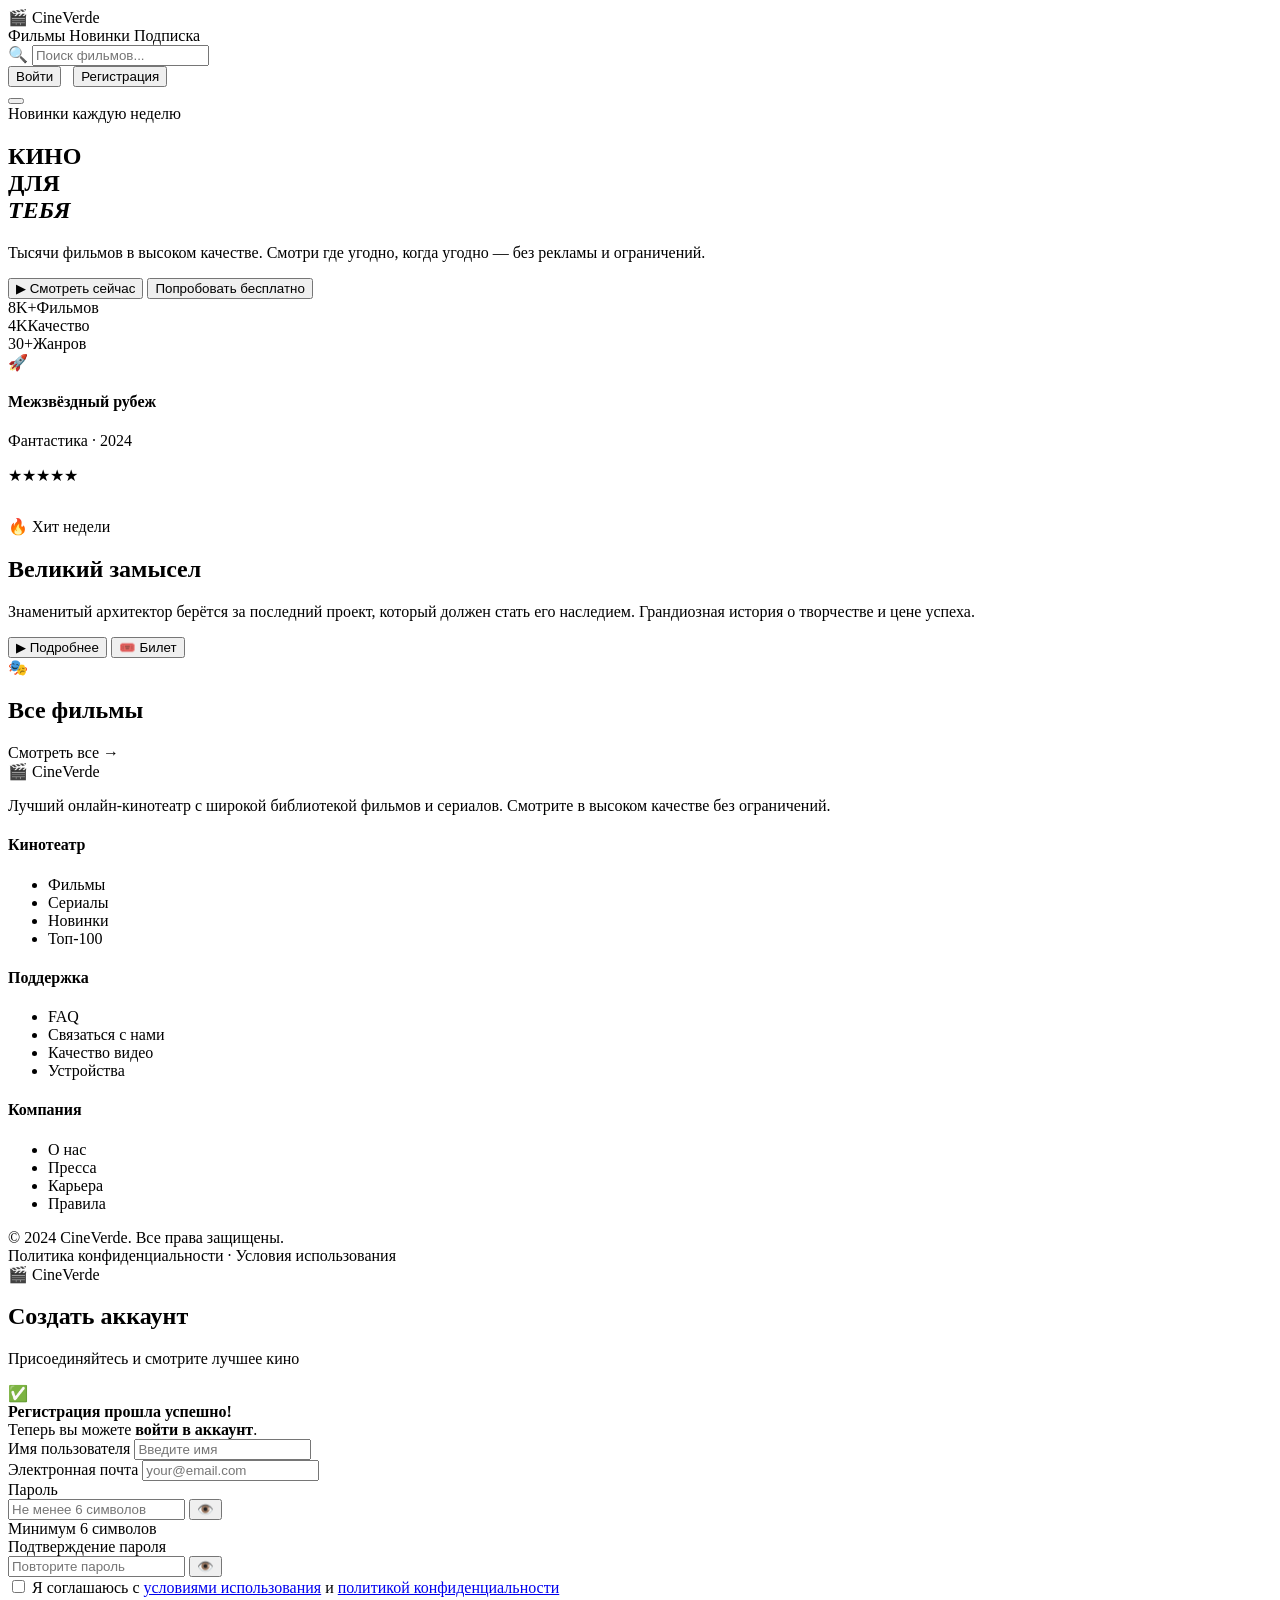
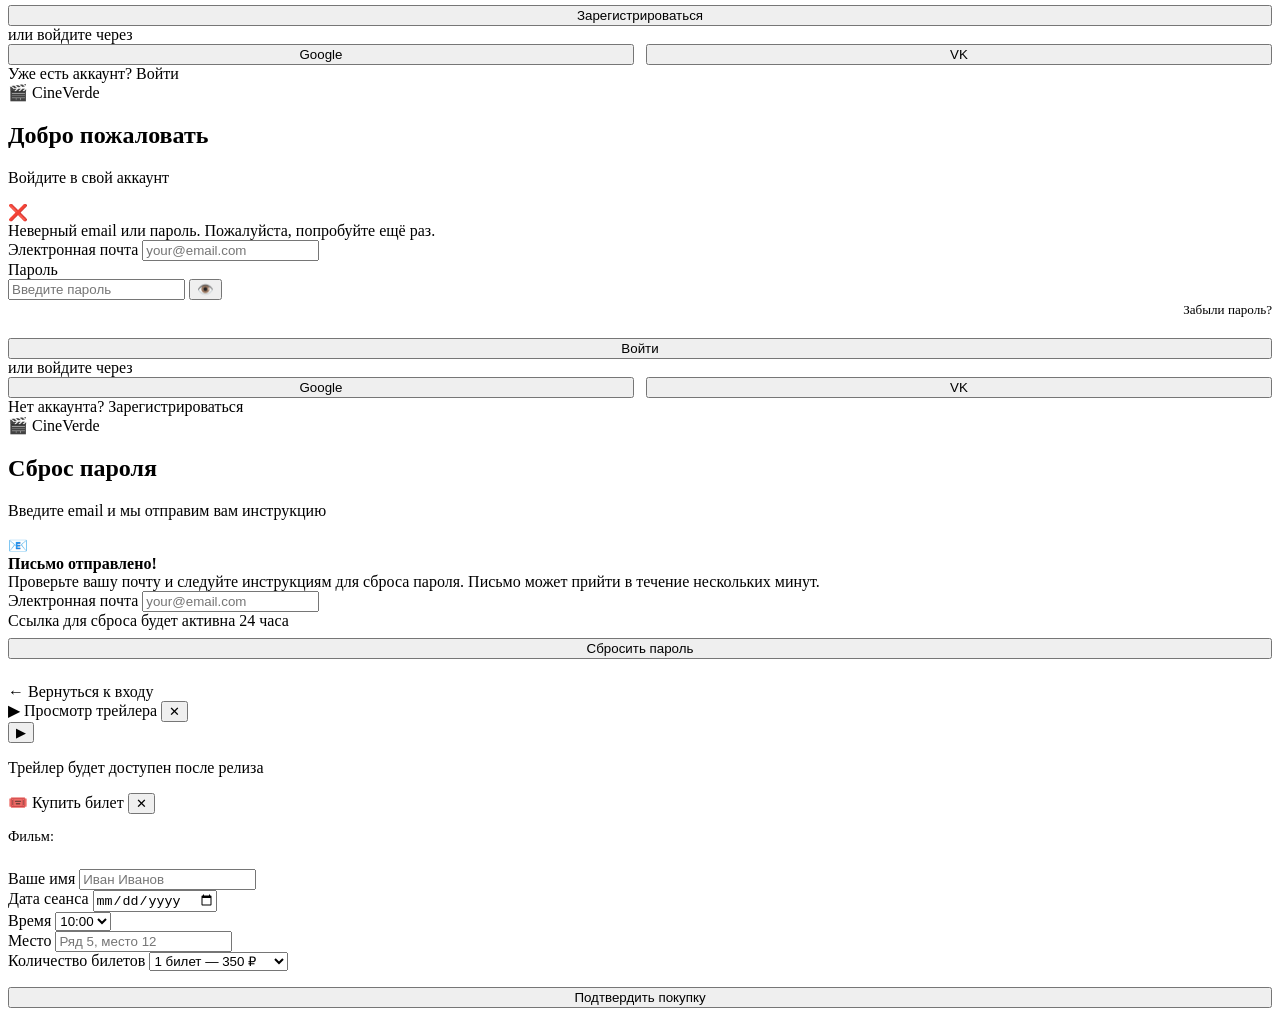
==== index.html @ e831476d "Add files via upload" ====
<!DOCTYPE html>
<html lang="ru">
<head>
  <meta charset="UTF-8" />
  <meta name="viewport" content="width=device-width, initial-scale=1.0" />
  <title>CineVerde — Онлайн-кинотеатр</title>
  <meta name="description" content="CineVerde — лучший онлайн-кинотеатр. Смотрите фильмы онлайн в высоком качестве." />
  <link rel="stylesheet" href="css/style.css" />
</head>
<body>

<!-- ═══════════════════════════════════ HEADER ═══════════════════════════════ -->
<header class="header">
  <div class="logo" onclick="showPage('home')">
    <span class="logo-icon">🎬</span>
    Cine<span>Verde</span>
  </div>

  <nav class="nav" id="mobile-nav">
    <a class="nav-link active" data-page="home">Фильмы</a>
    <a class="nav-link" data-page="home">Новинки</a>
    <a class="nav-link" data-page="home">Подписка</a>
  </nav>

  <div class="nav-actions">
    <div class="search-bar">
      <span class="search-icon">🔍</span>
      <input type="text" id="search-input" placeholder="Поиск фильмов..." />
    </div>
    <div id="nav-auth-area" style="display:flex;gap:0.75rem;align-items:center;">
      <button class="btn btn-outline" onclick="showPage('login')">Войти</button>
      <button class="btn btn-primary" onclick="showPage('register')">Регистрация</button>
    </div>
    <button class="hamburger" id="hamburger" aria-label="Меню">
      <span></span><span></span><span></span>
    </button>
  </div>
</header>

<!-- ═══════════════════════════════════ HOME PAGE ════════════════════════════ -->
<div id="page-home" class="page active">

  <!-- Hero -->
  <section class="hero">
    <div class="hero-bg">
      <div class="hero-grid"></div>
    </div>
    <div class="hero-content">
      <div class="hero-text">
        <div class="hero-badge">
          <div class="badge-dot"></div>
          Новинки каждую неделю
        </div>
        <h1 class="hero-title">
          КИНО<br>ДЛЯ<br><em>ТЕБЯ</em>
        </h1>
        <p class="hero-subtitle">
          Тысячи фильмов в высоком качестве. Смотри где угодно, когда угодно — без рекламы и ограничений.
        </p>
        <div class="hero-actions">
          <button class="btn btn-primary btn-large" onclick="document.getElementById('movies-section').scrollIntoView({behavior:'smooth'})">
            ▶ Смотреть сейчас
          </button>
          <button class="btn btn-outline btn-large" onclick="showPage('register')">
            Попробовать бесплатно
          </button>
        </div>
        <div class="hero-stats">
          <div class="stat"><span class="stat-num">8K+</span><span class="stat-label">Фильмов</span></div>
          <div class="stat"><span class="stat-num">4K</span><span class="stat-label">Качество</span></div>
          <div class="stat"><span class="stat-num">30+</span><span class="stat-label">Жанров</span></div>
        </div>
      </div>
      <div class="hero-visual">
        <div class="hero-cards-stack">
          <div class="hero-card-bg"></div>
          <div class="hero-card-bg"></div>
          <div class="hero-card-main">
            <div class="hero-poster-img">🚀</div>
            <div class="hero-card-info">
              <h4>Межзвёздный рубеж</h4>
              <p>Фантастика · 2024</p>
              <div class="rating-stars">★★★★★</div>
            </div>
          </div>
        </div>
      </div>
    </div>
  </section>

  <!-- Featured Banner -->
  <div class="featured-banner" id="movies-section" style="margin-top:2rem;">
    <div class="featured-info">
      <div class="featured-tag">🔥 Хит недели</div>
      <h2 class="featured-title">Великий замысел</h2>
      <p class="featured-desc">Знаменитый архитектор берётся за последний проект, который должен стать его наследием. Грандиозная история о творчестве и цене успеха.</p>
      <div class="featured-actions">
        <button class="btn btn-primary btn-large" onclick="openMovie(6)">▶ Подробнее</button>
        <button class="btn btn-ghost btn-large" onclick="openTicketModal(6)">🎟️ Билет</button>
      </div>
    </div>
    <div class="featured-visual">🎭</div>
  </div>

  <!-- Movies Section -->
  <section class="section">
    <div class="section-header">
      <h2 class="section-title">Все <span>фильмы</span></h2>
      <a class="section-link">Смотреть все →</a>
    </div>
    <div class="genre-filters" id="genre-filters"></div>
    <div class="movies-grid" id="movies-grid"></div>
  </section>

  <!-- Footer -->
  <footer class="footer">
    <div class="footer-inner">
      <div class="footer-brand">
        <div class="logo">🎬 Cine<span>Verde</span></div>
        <p>Лучший онлайн-кинотеатр с широкой библиотекой фильмов и сериалов. Смотрите в высоком качестве без ограничений.</p>
      </div>
      <div class="footer-col">
        <h4>Кинотеатр</h4>
        <ul>
          <li>Фильмы</li>
          <li>Сериалы</li>
          <li>Новинки</li>
          <li>Топ-100</li>
        </ul>
      </div>
      <div class="footer-col">
        <h4>Поддержка</h4>
        <ul>
          <li>FAQ</li>
          <li>Связаться с нами</li>
          <li>Качество видео</li>
          <li>Устройства</li>
        </ul>
      </div>
      <div class="footer-col">
        <h4>Компания</h4>
        <ul>
          <li>О нас</li>
          <li>Пресса</li>
          <li>Карьера</li>
          <li>Правила</li>
        </ul>
      </div>
    </div>
    <div class="footer-bottom">
      <div>© 2024 <span>CineVerde</span>. Все права защищены.</div>
      <div>Политика конфиденциальности · Условия использования</div>
    </div>
  </footer>
</div>

<!-- ═══════════════════════════════════ MOVIE DETAIL ═════════════════════════ -->
<div id="page-movie-detail" class="page">
  <div id="movie-detail-content"></div>
</div>

<!-- ═══════════════════════════════════ REGISTER PAGE ═══════════════════════ -->
<div id="page-register" class="page">
  <div class="auth-page">
    <div class="auth-card">
      <div class="auth-logo">
        <div class="logo-text">🎬 CineVerde</div>
      </div>
      <h2 class="auth-title">Создать аккаунт</h2>
      <p class="auth-subtitle">Присоединяйтесь и смотрите лучшее кино</p>

      <div class="alert alert-success" id="reg-success-alert">
        <span class="alert-icon">✅</span>
        <div>
          <strong>Регистрация прошла успешно!</strong><br>
          Теперь вы можете <a onclick="showPage('login')" style="cursor:pointer;color:var(--green-bright);font-weight:600;">войти в аккаунт</a>.
        </div>
      </div>

      <form id="form-register" novalidate>
        <div class="form-group">
          <label class="form-label" for="reg-username">Имя пользователя</label>
          <input class="form-input" type="text" id="reg-username" placeholder="Введите имя" autocomplete="username" />
          <div class="form-error" id="reg-username-error"></div>
        </div>
        <div class="form-group">
          <label class="form-label" for="reg-email">Электронная почта</label>
          <input class="form-input" type="email" id="reg-email" placeholder="your@email.com" autocomplete="email" />
          <div class="form-error" id="reg-email-error"></div>
        </div>
        <div class="form-group">
          <label class="form-label" for="reg-password">Пароль</label>
          <div class="password-wrap">
            <input class="form-input" type="password" id="reg-password" placeholder="Не менее 6 символов" autocomplete="new-password" />
            <button type="button" class="password-toggle">👁️</button>
          </div>
          <div class="form-error" id="reg-password-error"></div>
          <div class="form-hint">Минимум 6 символов</div>
        </div>
        <div class="form-group">
          <label class="form-label" for="reg-confirm">Подтверждение пароля</label>
          <div class="password-wrap">
            <input class="form-input" type="password" id="reg-confirm" placeholder="Повторите пароль" autocomplete="new-password" />
            <button type="button" class="password-toggle">👁️</button>
          </div>
          <div class="form-error" id="reg-confirm-error"></div>
        </div>
        <div class="form-group">
          <div class="form-checkbox">
            <input type="checkbox" id="reg-agree" />
            <label for="reg-agree">
              Я соглашаюсь с <a href="#" onclick="return false;">условиями использования</a> и <a href="#" onclick="return false;">политикой конфиденциальности</a>
            </label>
          </div>
        </div>
        <button type="submit" class="btn btn-primary btn-large" style="width:100%;margin-top:0.5rem;">
          Зарегистрироваться
        </button>
      </form>

      <div class="auth-divider"><span>или войдите через</span></div>
      <div style="display:flex;gap:0.75rem;">
        <button class="btn btn-ghost" style="flex:1;" onclick="showToast('Социальные сети пока недоступны','info')">Google</button>
        <button class="btn btn-ghost" style="flex:1;" onclick="showToast('Социальные сети пока недоступны','info')">VK</button>
      </div>
      <div class="auth-footer">
        Уже есть аккаунт? <a onclick="showPage('login')">Войти</a>
      </div>
    </div>
  </div>
</div>

<!-- ═══════════════════════════════════ LOGIN PAGE ══════════════════════════ -->
<div id="page-login" class="page">
  <div class="auth-page">
    <div class="auth-card">
      <div class="auth-logo">
        <div class="logo-text">🎬 CineVerde</div>
      </div>
      <h2 class="auth-title">Добро пожаловать</h2>
      <p class="auth-subtitle">Войдите в свой аккаунт</p>

      <div class="alert alert-error" id="login-error-alert">
        <span class="alert-icon">❌</span>
        <div>Неверный email или пароль. Пожалуйста, попробуйте ещё раз.</div>
      </div>

      <form id="form-login" novalidate>
        <div class="form-group">
          <label class="form-label" for="login-email">Электронная почта</label>
          <input class="form-input" type="email" id="login-email" placeholder="your@email.com" autocomplete="email" />
          <div class="form-error" id="login-email-error"></div>
        </div>
        <div class="form-group">
          <label class="form-label" for="login-password">Пароль</label>
          <div class="password-wrap">
            <input class="form-input" type="password" id="login-password" placeholder="Введите пароль" autocomplete="current-password" />
            <button type="button" class="password-toggle">👁️</button>
          </div>
          <div class="form-error" id="login-password-error"></div>
        </div>
        <div style="text-align:right;margin-bottom:1.25rem;">
          <a onclick="showPage('reset')" style="font-size:0.82rem;color:var(--green-bright);cursor:pointer;">Забыли пароль?</a>
        </div>
        <button type="submit" class="btn btn-primary btn-large" style="width:100%;">
          Войти
        </button>
      </form>

      <div class="auth-divider"><span>или войдите через</span></div>
      <div style="display:flex;gap:0.75rem;">
        <button class="btn btn-ghost" style="flex:1;" onclick="showToast('Социальные сети пока недоступны','info')">Google</button>
        <button class="btn btn-ghost" style="flex:1;" onclick="showToast('Социальные сети пока недоступны','info')">VK</button>
      </div>
      <div class="auth-footer">
        Нет аккаунта? <a onclick="showPage('register')">Зарегистрироваться</a>
      </div>
    </div>
  </div>
</div>

<!-- ═══════════════════════════════════ RESET PAGE ══════════════════════════ -->
<div id="page-reset" class="page">
  <div class="auth-page">
    <div class="auth-card">
      <div class="auth-logo">
        <div class="logo-text">🎬 CineVerde</div>
      </div>
      <h2 class="auth-title">Сброс пароля</h2>
      <p class="auth-subtitle">Введите email и мы отправим вам инструкцию</p>

      <div class="alert alert-info" id="reset-success-alert">
        <span class="alert-icon">📧</span>
        <div>
          <strong>Письмо отправлено!</strong><br>
          Проверьте вашу почту и следуйте инструкциям для сброса пароля. Письмо может прийти в течение нескольких минут.
        </div>
      </div>

      <form id="form-reset" novalidate>
        <div class="form-group">
          <label class="form-label" for="reset-email">Электронная почта</label>
          <input class="form-input" type="email" id="reset-email" placeholder="your@email.com" autocomplete="email" />
          <div class="form-error" id="reset-email-error"></div>
          <div class="form-hint">Ссылка для сброса будет активна 24 часа</div>
        </div>
        <button type="submit" class="btn btn-primary btn-large" style="width:100%;margin-top:0.5rem;">
          Сбросить пароль
        </button>
      </form>

      <div class="auth-footer" style="margin-top:1.5rem;">
        <a onclick="showPage('login')">← Вернуться к входу</a>
      </div>
    </div>
  </div>
</div>

<!-- ═══════════════════════════════════ MODALS ══════════════════════════════ -->

<!-- Trailer Modal -->
<div class="modal-overlay" id="trailer-modal">
  <div class="modal-content">
    <div class="modal-header">
      <span class="modal-title">▶ Просмотр трейлера</span>
      <button class="modal-close" onclick="closeTrailerModal()">✕</button>
    </div>
    <div class="modal-body">
      <div class="trailer-placeholder">
        <button class="play-icon">▶</button>
        <p>Трейлер будет доступен после релиза</p>
      </div>
    </div>
  </div>
</div>

<!-- Ticket Modal -->
<div class="modal-overlay" id="ticket-modal">
  <div class="modal-content ticket-modal">
    <div class="modal-header">
      <span class="modal-title">🎟️ Купить билет</span>
      <button class="modal-close" onclick="closeTicketModal()">✕</button>
    </div>
    <div class="modal-body">
      <p style="font-size:0.9rem;color:var(--gray-light);margin-bottom:1.5rem;">
        Фильм: <strong id="ticket-movie-title" style="color:var(--white)"></strong>
      </p>
      <form id="form-ticket" novalidate>
        <div class="ticket-form">
          <div class="form-row">
            <div class="form-group">
              <label class="form-label" for="ticket-name">Ваше имя</label>
              <input class="form-input" type="text" id="ticket-name" placeholder="Иван Иванов" required />
            </div>
            <div class="form-group">
              <label class="form-label" for="ticket-date">Дата сеанса</label>
              <input class="form-input" type="date" id="ticket-date" required />
            </div>
          </div>
          <div class="form-row">
            <div class="form-group">
              <label class="form-label" for="ticket-time">Время</label>
              <select class="form-input" id="ticket-time">
                <option>10:00</option><option>13:30</option><option>16:00</option>
                <option>19:30</option><option>22:00</option>
              </select>
            </div>
            <div class="form-group">
              <label class="form-label" for="ticket-seats">Место</label>
              <input class="form-input" type="text" id="ticket-seats" placeholder="Ряд 5, место 12" />
            </div>
          </div>
          <div class="form-group">
            <label class="form-label" for="ticket-count">Количество билетов</label>
            <select class="form-input" id="ticket-count">
              <option>1 билет — 350 ₽</option>
              <option>2 билета — 680 ₽</option>
              <option>3 билета — 990 ₽</option>
              <option>4 билета — 1280 ₽</option>
            </select>
          </div>
        </div>
        <button type="submit" class="btn btn-primary btn-large" style="width:100%;margin-top:1rem;">
          Подтвердить покупку
        </button>
      </form>
    </div>
  </div>
</div>

<!-- Toast Container -->
<div id="toast-container" class="toast-container"></div>

<script src="js/app.js"></script>
</body>
</html>
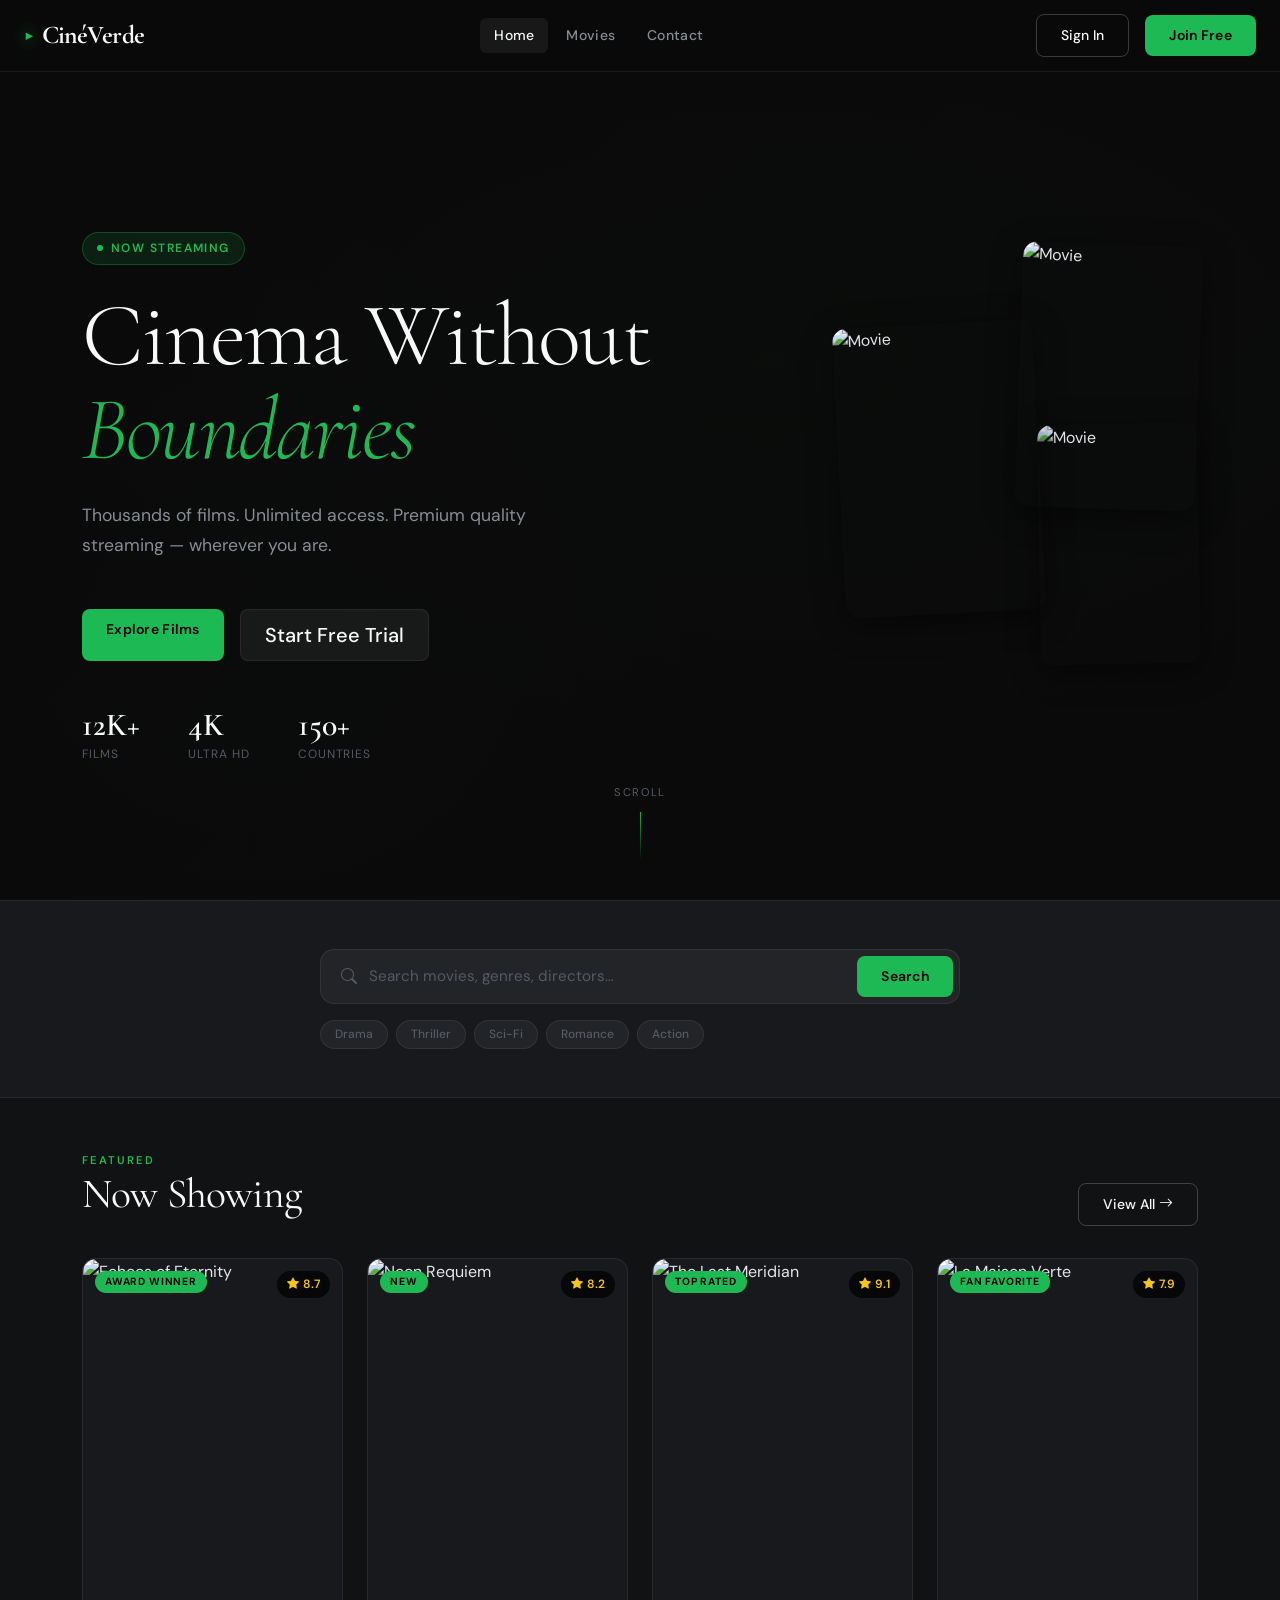
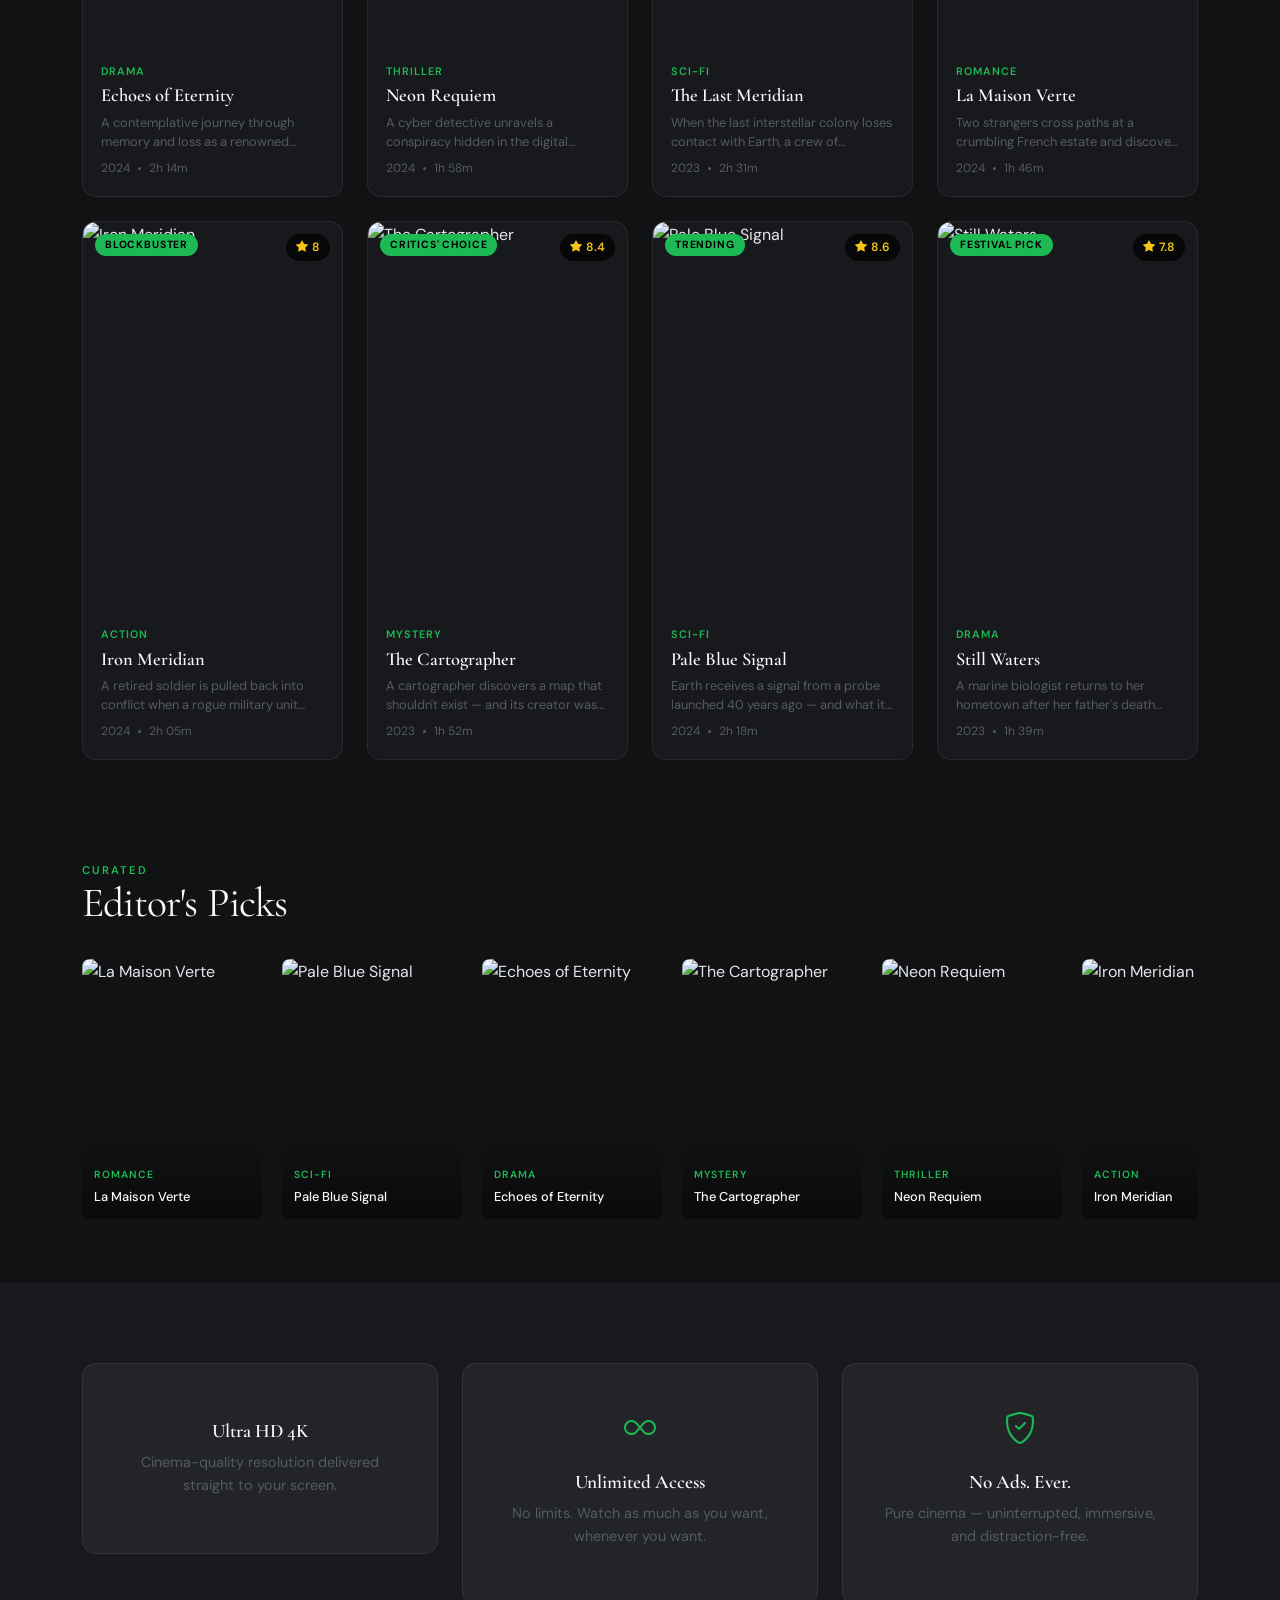
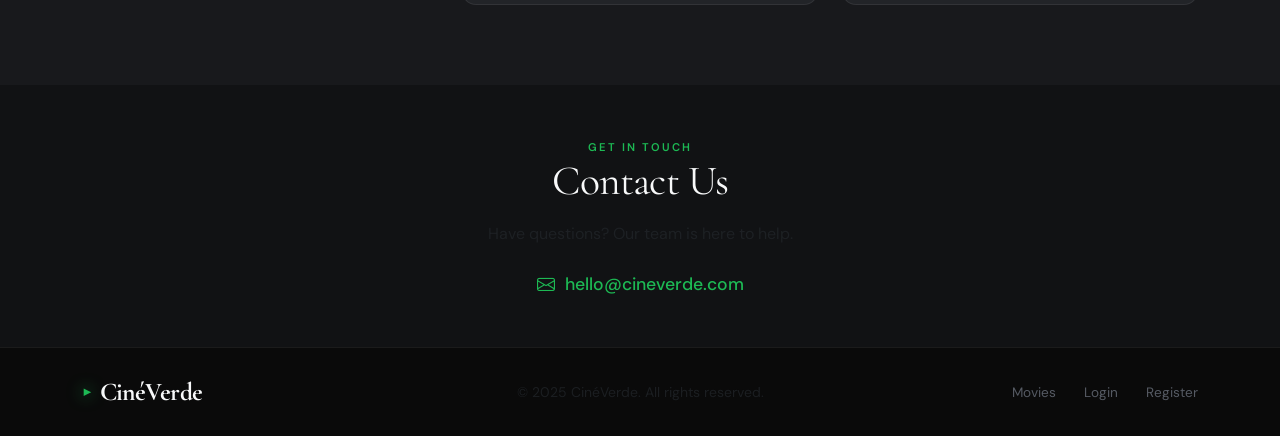
==== commit 7331171c: "Add files via upload" ====
--- a/index.html
+++ b/index.html
@@ -1,396 +1,211 @@
 <!DOCTYPE html>
-<html lang="ru">
+<html lang="en">
 <head>
   <meta charset="UTF-8" />
   <meta name="viewport" content="width=device-width, initial-scale=1.0" />
-  <title>CineVerde — Онлайн-кинотеатр</title>
-  <meta name="description" content="CineVerde — лучший онлайн-кинотеатр. Смотрите фильмы онлайн в высоком качестве." />
-  <link rel="stylesheet" href="css/style.css" />
+  <title>CinéVerde — Premium Online Cinema</title>
+  <link rel="icon" href="data:image/svg+xml,<svg xmlns='http://www.w3.org/2000/svg' viewBox='0 0 100 100'><text y='.9em' font-size='90'>🎬</text></svg>" />
+  <link href="https://cdn.jsdelivr.net/npm/bootstrap@5.3.2/dist/css/bootstrap.min.css" rel="stylesheet" />
+  <link href="https://fonts.googleapis.com/css2?family=Cormorant+Garamond:wght@300;400;600;700&family=DM+Sans:wght@300;400;500;600&display=swap" rel="stylesheet" />
+  <link href="https://cdn.jsdelivr.net/npm/bootstrap-icons@1.11.3/font/bootstrap-icons.min.css" rel="stylesheet" />
+  <link rel="stylesheet" href="style.css" />
 </head>
 <body>
 
-<!-- ═══════════════════════════════════ HEADER ═══════════════════════════════ -->
-<header class="header">
-  <div class="logo" onclick="showPage('home')">
-    <span class="logo-icon">🎬</span>
-    Cine<span>Verde</span>
+  <!-- NAVBAR -->
+  <nav class="navbar navbar-expand-lg fixed-top cv-navbar">
+    <div class="container-fluid px-4">
+      <a class="navbar-brand cv-logo" href="index.html">
+        <span class="logo-icon">▶</span>CinéVerde
+      </a>
+      <button class="navbar-toggler" type="button" data-bs-toggle="collapse" data-bs-target="#navMenu">
+        <span class="navbar-toggler-icon"></span>
+      </button>
+      <div class="collapse navbar-collapse" id="navMenu">
+        <ul class="navbar-nav mx-auto gap-1">
+          <li class="nav-item"><a class="nav-link active" href="index.html">Home</a></li>
+          <li class="nav-item"><a class="nav-link" href="movies.html">Movies</a></li>
+          <li class="nav-item"><a class="nav-link" href="#contact">Contact</a></li>
+        </ul>
+        <div class="d-flex align-items-center gap-3">
+          <a href="login.html" class="btn btn-outline-cv">Sign In</a>
+          <a href="register.html" class="btn btn-cv">Join Free</a>
+        </div>
+      </div>
+    </div>
+  </nav>
+
+  <!-- HERO -->
+  <section class="cv-hero">
+    <div class="hero-bg"></div>
+    <div class="hero-overlay"></div>
+    <div class="container position-relative z-2">
+      <div class="row align-items-center min-vh-100 pt-5">
+        <div class="col-lg-7 pt-5">
+          <span class="hero-badge">Now Streaming</span>
+          <h1 class="hero-title">Cinema Without<br /><em>Boundaries</em></h1>
+          <p class="hero-sub">Thousands of films. Unlimited access. Premium quality streaming — wherever you are.</p>
+          <div class="d-flex gap-3 flex-wrap mt-5">
+            <a href="movies.html" class="btn btn-cv btn-lg">Explore Films</a>
+            <a href="register.html" class="btn btn-ghost btn-lg">Start Free Trial</a>
+          </div>
+          <div class="hero-stats mt-5 d-flex gap-5">
+            <div><span class="stat-num">12K+</span><span class="stat-label">Films</span></div>
+            <div><span class="stat-num">4K</span><span class="stat-label">Ultra HD</span></div>
+            <div><span class="stat-num">150+</span><span class="stat-label">Countries</span></div>
+          </div>
+        </div>
+        <div class="col-lg-5 d-none d-lg-block">
+          <div class="hero-card-stack">
+            <div class="hero-card hc-1">
+              <img src="https://images.unsplash.com/photo-1536440136628-849c177e76a1?w=300&h=420&fit=crop" alt="Movie" />
+            </div>
+            <div class="hero-card hc-2">
+              <img src="https://images.unsplash.com/photo-1489599849927-2ee91cede3ba?w=300&h=420&fit=crop" alt="Movie" />
+            </div>
+            <div class="hero-card hc-3">
+              <img src="https://images.unsplash.com/photo-1542204165-65bf26472b9b?w=300&h=420&fit=crop" alt="Movie" />
+            </div>
+          </div>
+        </div>
+      </div>
+    </div>
+    <div class="hero-scroll-hint">
+      <span>Scroll</span>
+      <div class="scroll-line"></div>
+    </div>
+  </section>
+
+  <!-- SEARCH SECTION -->
+  <section class="cv-search-section py-5">
+    <div class="container">
+      <div class="search-wrapper">
+        <div class="search-inner">
+          <i class="bi bi-search search-icon"></i>
+          <input type="text" id="searchInput" class="cv-search-input" placeholder="Search movies, genres, directors…" />
+          <button class="btn btn-cv px-4" onclick="performSearch()">Search</button>
+        </div>
+        <div class="search-tags mt-3">
+          <span class="search-tag" onclick="filterByTag('Drama')">Drama</span>
+          <span class="search-tag" onclick="filterByTag('Thriller')">Thriller</span>
+          <span class="search-tag" onclick="filterByTag('Sci-Fi')">Sci-Fi</span>
+          <span class="search-tag" onclick="filterByTag('Romance')">Romance</span>
+          <span class="search-tag" onclick="filterByTag('Action')">Action</span>
+        </div>
+      </div>
+    </div>
+  </section>
+
+  <!-- FEATURED MOVIES -->
+  <section class="cv-section py-5" id="movies">
+    <div class="container">
+      <div class="section-header">
+        <div>
+          <span class="section-label">Featured</span>
+          <h2 class="section-title">Now Showing</h2>
+        </div>
+        <a href="movies.html" class="btn btn-outline-cv">View All <i class="bi bi-arrow-right"></i></a>
+      </div>
+      <div class="row g-4 mt-2" id="moviesGrid">
+        <!-- Dynamically generated by JS -->
+      </div>
+    </div>
+  </section>
+
+  <!-- RECOMMENDED -->
+  <section class="cv-recommended py-5">
+    <div class="container">
+      <div class="section-header">
+        <div>
+          <span class="section-label">Curated</span>
+          <h2 class="section-title">Editor's Picks</h2>
+        </div>
+      </div>
+      <div class="recommended-scroll mt-4" id="recommendedRow">
+        <!-- Dynamically generated by JS -->
+      </div>
+    </div>
+  </section>
+
+  <!-- WHY US -->
+  <section class="cv-features py-6">
+    <div class="container">
+      <div class="row g-4 text-center">
+        <div class="col-md-4">
+          <div class="feature-card">
+            <div class="feature-icon"><i class="bi bi-4k"></i></div>
+            <h5>Ultra HD 4K</h5>
+            <p>Cinema-quality resolution delivered straight to your screen.</p>
+          </div>
+        </div>
+        <div class="col-md-4">
+          <div class="feature-card">
+            <div class="feature-icon"><i class="bi bi-infinity"></i></div>
+            <h5>Unlimited Access</h5>
+            <p>No limits. Watch as much as you want, whenever you want.</p>
+          </div>
+        </div>
+        <div class="col-md-4">
+          <div class="feature-card">
+            <div class="feature-icon"><i class="bi bi-shield-check"></i></div>
+            <h5>No Ads. Ever.</h5>
+            <p>Pure cinema — uninterrupted, immersive, and distraction-free.</p>
+          </div>
+        </div>
+      </div>
+    </div>
+  </section>
+
+  <!-- CONTACT -->
+  <section class="cv-contact py-5" id="contact">
+    <div class="container">
+      <div class="row justify-content-center">
+        <div class="col-lg-6 text-center">
+          <span class="section-label">Get in Touch</span>
+          <h2 class="section-title">Contact Us</h2>
+          <p class="mt-3 text-muted">Have questions? Our team is here to help.</p>
+          <div class="mt-4">
+            <a href="mailto:hello@cineverde.com" class="contact-link"><i class="bi bi-envelope"></i> hello@cineverde.com</a>
+          </div>
+        </div>
+      </div>
+    </div>
+  </section>
+
+  <!-- FOOTER -->
+  <footer class="cv-footer">
+    <div class="container">
+      <div class="row align-items-center py-4">
+        <div class="col-md-4">
+          <a class="cv-logo" href="index.html"><span class="logo-icon">▶</span>CinéVerde</a>
+        </div>
+        <div class="col-md-4 text-center">
+          <span class="text-muted small">© 2025 CinéVerde. All rights reserved.</span>
+        </div>
+        <div class="col-md-4 text-end">
+          <a href="movies.html" class="footer-link">Movies</a>
+          <a href="login.html" class="footer-link">Login</a>
+          <a href="register.html" class="footer-link">Register</a>
+        </div>
+      </div>
+    </div>
+  </footer>
+
+  <!-- NOTIFICATION MODAL -->
+  <div class="modal fade" id="notifyModal" tabindex="-1">
+    <div class="modal-dialog modal-dialog-centered">
+      <div class="modal-content cv-modal">
+        <div class="modal-body text-center p-5">
+          <div id="modalIcon" class="modal-big-icon mb-3"></div>
+          <h5 id="modalTitle" class="modal-title-text"></h5>
+          <p id="modalMessage" class="text-muted mt-2"></p>
+          <button type="button" class="btn btn-cv mt-3 px-5" data-bs-dismiss="modal">OK</button>
+        </div>
+      </div>
+    </div>
   </div>
 
-  <nav class="nav" id="mobile-nav">
-    <a class="nav-link active" data-page="home">Фильмы</a>
-    <a class="nav-link" data-page="home">Новинки</a>
-    <a class="nav-link" data-page="home">Подписка</a>
-  </nav>
-
-  <div class="nav-actions">
-    <div class="search-bar">
-      <span class="search-icon">🔍</span>
-      <input type="text" id="search-input" placeholder="Поиск фильмов..." />
-    </div>
-    <div id="nav-auth-area" style="display:flex;gap:0.75rem;align-items:center;">
-      <button class="btn btn-outline" onclick="showPage('login')">Войти</button>
-      <button class="btn btn-primary" onclick="showPage('register')">Регистрация</button>
-    </div>
-    <button class="hamburger" id="hamburger" aria-label="Меню">
-      <span></span><span></span><span></span>
-    </button>
-  </div>
-</header>
-
-<!-- ═══════════════════════════════════ HOME PAGE ════════════════════════════ -->
-<div id="page-home" class="page active">
-
-  <!-- Hero -->
-  <section class="hero">
-    <div class="hero-bg">
-      <div class="hero-grid"></div>
-    </div>
-    <div class="hero-content">
-      <div class="hero-text">
-        <div class="hero-badge">
-          <div class="badge-dot"></div>
-          Новинки каждую неделю
-        </div>
-        <h1 class="hero-title">
-          КИНО<br>ДЛЯ<br><em>ТЕБЯ</em>
-        </h1>
-        <p class="hero-subtitle">
-          Тысячи фильмов в высоком качестве. Смотри где угодно, когда угодно — без рекламы и ограничений.
-        </p>
-        <div class="hero-actions">
-          <button class="btn btn-primary btn-large" onclick="document.getElementById('movies-section').scrollIntoView({behavior:'smooth'})">
-            ▶ Смотреть сейчас
-          </button>
-          <button class="btn btn-outline btn-large" onclick="showPage('register')">
-            Попробовать бесплатно
-          </button>
-        </div>
-        <div class="hero-stats">
-          <div class="stat"><span class="stat-num">8K+</span><span class="stat-label">Фильмов</span></div>
-          <div class="stat"><span class="stat-num">4K</span><span class="stat-label">Качество</span></div>
-          <div class="stat"><span class="stat-num">30+</span><span class="stat-label">Жанров</span></div>
-        </div>
-      </div>
-      <div class="hero-visual">
-        <div class="hero-cards-stack">
-          <div class="hero-card-bg"></div>
-          <div class="hero-card-bg"></div>
-          <div class="hero-card-main">
-            <div class="hero-poster-img">🚀</div>
-            <div class="hero-card-info">
-              <h4>Межзвёздный рубеж</h4>
-              <p>Фантастика · 2024</p>
-              <div class="rating-stars">★★★★★</div>
-            </div>
-          </div>
-        </div>
-      </div>
-    </div>
-  </section>
-
-  <!-- Featured Banner -->
-  <div class="featured-banner" id="movies-section" style="margin-top:2rem;">
-    <div class="featured-info">
-      <div class="featured-tag">🔥 Хит недели</div>
-      <h2 class="featured-title">Великий замысел</h2>
-      <p class="featured-desc">Знаменитый архитектор берётся за последний проект, который должен стать его наследием. Грандиозная история о творчестве и цене успеха.</p>
-      <div class="featured-actions">
-        <button class="btn btn-primary btn-large" onclick="openMovie(6)">▶ Подробнее</button>
-        <button class="btn btn-ghost btn-large" onclick="openTicketModal(6)">🎟️ Билет</button>
-      </div>
-    </div>
-    <div class="featured-visual">🎭</div>
-  </div>
-
-  <!-- Movies Section -->
-  <section class="section">
-    <div class="section-header">
-      <h2 class="section-title">Все <span>фильмы</span></h2>
-      <a class="section-link">Смотреть все →</a>
-    </div>
-    <div class="genre-filters" id="genre-filters"></div>
-    <div class="movies-grid" id="movies-grid"></div>
-  </section>
-
-  <!-- Footer -->
-  <footer class="footer">
-    <div class="footer-inner">
-      <div class="footer-brand">
-        <div class="logo">🎬 Cine<span>Verde</span></div>
-        <p>Лучший онлайн-кинотеатр с широкой библиотекой фильмов и сериалов. Смотрите в высоком качестве без ограничений.</p>
-      </div>
-      <div class="footer-col">
-        <h4>Кинотеатр</h4>
-        <ul>
-          <li>Фильмы</li>
-          <li>Сериалы</li>
-          <li>Новинки</li>
-          <li>Топ-100</li>
-        </ul>
-      </div>
-      <div class="footer-col">
-        <h4>Поддержка</h4>
-        <ul>
-          <li>FAQ</li>
-          <li>Связаться с нами</li>
-          <li>Качество видео</li>
-          <li>Устройства</li>
-        </ul>
-      </div>
-      <div class="footer-col">
-        <h4>Компания</h4>
-        <ul>
-          <li>О нас</li>
-          <li>Пресса</li>
-          <li>Карьера</li>
-          <li>Правила</li>
-        </ul>
-      </div>
-    </div>
-    <div class="footer-bottom">
-      <div>© 2024 <span>CineVerde</span>. Все права защищены.</div>
-      <div>Политика конфиденциальности · Условия использования</div>
-    </div>
-  </footer>
-</div>
-
-<!-- ═══════════════════════════════════ MOVIE DETAIL ═════════════════════════ -->
-<div id="page-movie-detail" class="page">
-  <div id="movie-detail-content"></div>
-</div>
-
-<!-- ═══════════════════════════════════ REGISTER PAGE ═══════════════════════ -->
-<div id="page-register" class="page">
-  <div class="auth-page">
-    <div class="auth-card">
-      <div class="auth-logo">
-        <div class="logo-text">🎬 CineVerde</div>
-      </div>
-      <h2 class="auth-title">Создать аккаунт</h2>
-      <p class="auth-subtitle">Присоединяйтесь и смотрите лучшее кино</p>
-
-      <div class="alert alert-success" id="reg-success-alert">
-        <span class="alert-icon">✅</span>
-        <div>
-          <strong>Регистрация прошла успешно!</strong><br>
-          Теперь вы можете <a onclick="showPage('login')" style="cursor:pointer;color:var(--green-bright);font-weight:600;">войти в аккаунт</a>.
-        </div>
-      </div>
-
-      <form id="form-register" novalidate>
-        <div class="form-group">
-          <label class="form-label" for="reg-username">Имя пользователя</label>
-          <input class="form-input" type="text" id="reg-username" placeholder="Введите имя" autocomplete="username" />
-          <div class="form-error" id="reg-username-error"></div>
-        </div>
-        <div class="form-group">
-          <label class="form-label" for="reg-email">Электронная почта</label>
-          <input class="form-input" type="email" id="reg-email" placeholder="your@email.com" autocomplete="email" />
-          <div class="form-error" id="reg-email-error"></div>
-        </div>
-        <div class="form-group">
-          <label class="form-label" for="reg-password">Пароль</label>
-          <div class="password-wrap">
-            <input class="form-input" type="password" id="reg-password" placeholder="Не менее 6 символов" autocomplete="new-password" />
-            <button type="button" class="password-toggle">👁️</button>
-          </div>
-          <div class="form-error" id="reg-password-error"></div>
-          <div class="form-hint">Минимум 6 символов</div>
-        </div>
-        <div class="form-group">
-          <label class="form-label" for="reg-confirm">Подтверждение пароля</label>
-          <div class="password-wrap">
-            <input class="form-input" type="password" id="reg-confirm" placeholder="Повторите пароль" autocomplete="new-password" />
-            <button type="button" class="password-toggle">👁️</button>
-          </div>
-          <div class="form-error" id="reg-confirm-error"></div>
-        </div>
-        <div class="form-group">
-          <div class="form-checkbox">
-            <input type="checkbox" id="reg-agree" />
-            <label for="reg-agree">
-              Я соглашаюсь с <a href="#" onclick="return false;">условиями использования</a> и <a href="#" onclick="return false;">политикой конфиденциальности</a>
-            </label>
-          </div>
-        </div>
-        <button type="submit" class="btn btn-primary btn-large" style="width:100%;margin-top:0.5rem;">
-          Зарегистрироваться
-        </button>
-      </form>
-
-      <div class="auth-divider"><span>или войдите через</span></div>
-      <div style="display:flex;gap:0.75rem;">
-        <button class="btn btn-ghost" style="flex:1;" onclick="showToast('Социальные сети пока недоступны','info')">Google</button>
-        <button class="btn btn-ghost" style="flex:1;" onclick="showToast('Социальные сети пока недоступны','info')">VK</button>
-      </div>
-      <div class="auth-footer">
-        Уже есть аккаунт? <a onclick="showPage('login')">Войти</a>
-      </div>
-    </div>
-  </div>
-</div>
-
-<!-- ═══════════════════════════════════ LOGIN PAGE ══════════════════════════ -->
-<div id="page-login" class="page">
-  <div class="auth-page">
-    <div class="auth-card">
-      <div class="auth-logo">
-        <div class="logo-text">🎬 CineVerde</div>
-      </div>
-      <h2 class="auth-title">Добро пожаловать</h2>
-      <p class="auth-subtitle">Войдите в свой аккаунт</p>
-
-      <div class="alert alert-error" id="login-error-alert">
-        <span class="alert-icon">❌</span>
-        <div>Неверный email или пароль. Пожалуйста, попробуйте ещё раз.</div>
-      </div>
-
-      <form id="form-login" novalidate>
-        <div class="form-group">
-          <label class="form-label" for="login-email">Электронная почта</label>
-          <input class="form-input" type="email" id="login-email" placeholder="your@email.com" autocomplete="email" />
-          <div class="form-error" id="login-email-error"></div>
-        </div>
-        <div class="form-group">
-          <label class="form-label" for="login-password">Пароль</label>
-          <div class="password-wrap">
-            <input class="form-input" type="password" id="login-password" placeholder="Введите пароль" autocomplete="current-password" />
-            <button type="button" class="password-toggle">👁️</button>
-          </div>
-          <div class="form-error" id="login-password-error"></div>
-        </div>
-        <div style="text-align:right;margin-bottom:1.25rem;">
-          <a onclick="showPage('reset')" style="font-size:0.82rem;color:var(--green-bright);cursor:pointer;">Забыли пароль?</a>
-        </div>
-        <button type="submit" class="btn btn-primary btn-large" style="width:100%;">
-          Войти
-        </button>
-      </form>
-
-      <div class="auth-divider"><span>или войдите через</span></div>
-      <div style="display:flex;gap:0.75rem;">
-        <button class="btn btn-ghost" style="flex:1;" onclick="showToast('Социальные сети пока недоступны','info')">Google</button>
-        <button class="btn btn-ghost" style="flex:1;" onclick="showToast('Социальные сети пока недоступны','info')">VK</button>
-      </div>
-      <div class="auth-footer">
-        Нет аккаунта? <a onclick="showPage('register')">Зарегистрироваться</a>
-      </div>
-    </div>
-  </div>
-</div>
-
-<!-- ═══════════════════════════════════ RESET PAGE ══════════════════════════ -->
-<div id="page-reset" class="page">
-  <div class="auth-page">
-    <div class="auth-card">
-      <div class="auth-logo">
-        <div class="logo-text">🎬 CineVerde</div>
-      </div>
-      <h2 class="auth-title">Сброс пароля</h2>
-      <p class="auth-subtitle">Введите email и мы отправим вам инструкцию</p>
-
-      <div class="alert alert-info" id="reset-success-alert">
-        <span class="alert-icon">📧</span>
-        <div>
-          <strong>Письмо отправлено!</strong><br>
-          Проверьте вашу почту и следуйте инструкциям для сброса пароля. Письмо может прийти в течение нескольких минут.
-        </div>
-      </div>
-
-      <form id="form-reset" novalidate>
-        <div class="form-group">
-          <label class="form-label" for="reset-email">Электронная почта</label>
-          <input class="form-input" type="email" id="reset-email" placeholder="your@email.com" autocomplete="email" />
-          <div class="form-error" id="reset-email-error"></div>
-          <div class="form-hint">Ссылка для сброса будет активна 24 часа</div>
-        </div>
-        <button type="submit" class="btn btn-primary btn-large" style="width:100%;margin-top:0.5rem;">
-          Сбросить пароль
-        </button>
-      </form>
-
-      <div class="auth-footer" style="margin-top:1.5rem;">
-        <a onclick="showPage('login')">← Вернуться к входу</a>
-      </div>
-    </div>
-  </div>
-</div>
-
-<!-- ═══════════════════════════════════ MODALS ══════════════════════════════ -->
-
-<!-- Trailer Modal -->
-<div class="modal-overlay" id="trailer-modal">
-  <div class="modal-content">
-    <div class="modal-header">
-      <span class="modal-title">▶ Просмотр трейлера</span>
-      <button class="modal-close" onclick="closeTrailerModal()">✕</button>
-    </div>
-    <div class="modal-body">
-      <div class="trailer-placeholder">
-        <button class="play-icon">▶</button>
-        <p>Трейлер будет доступен после релиза</p>
-      </div>
-    </div>
-  </div>
-</div>
-
-<!-- Ticket Modal -->
-<div class="modal-overlay" id="ticket-modal">
-  <div class="modal-content ticket-modal">
-    <div class="modal-header">
-      <span class="modal-title">🎟️ Купить билет</span>
-      <button class="modal-close" onclick="closeTicketModal()">✕</button>
-    </div>
-    <div class="modal-body">
-      <p style="font-size:0.9rem;color:var(--gray-light);margin-bottom:1.5rem;">
-        Фильм: <strong id="ticket-movie-title" style="color:var(--white)"></strong>
-      </p>
-      <form id="form-ticket" novalidate>
-        <div class="ticket-form">
-          <div class="form-row">
-            <div class="form-group">
-              <label class="form-label" for="ticket-name">Ваше имя</label>
-              <input class="form-input" type="text" id="ticket-name" placeholder="Иван Иванов" required />
-            </div>
-            <div class="form-group">
-              <label class="form-label" for="ticket-date">Дата сеанса</label>
-              <input class="form-input" type="date" id="ticket-date" required />
-            </div>
-          </div>
-          <div class="form-row">
-            <div class="form-group">
-              <label class="form-label" for="ticket-time">Время</label>
-              <select class="form-input" id="ticket-time">
-                <option>10:00</option><option>13:30</option><option>16:00</option>
-                <option>19:30</option><option>22:00</option>
-              </select>
-            </div>
-            <div class="form-group">
-              <label class="form-label" for="ticket-seats">Место</label>
-              <input class="form-input" type="text" id="ticket-seats" placeholder="Ряд 5, место 12" />
-            </div>
-          </div>
-          <div class="form-group">
-            <label class="form-label" for="ticket-count">Количество билетов</label>
-            <select class="form-input" id="ticket-count">
-              <option>1 билет — 350 ₽</option>
-              <option>2 билета — 680 ₽</option>
-              <option>3 билета — 990 ₽</option>
-              <option>4 билета — 1280 ₽</option>
-            </select>
-          </div>
-        </div>
-        <button type="submit" class="btn btn-primary btn-large" style="width:100%;margin-top:1rem;">
-          Подтвердить покупку
-        </button>
-      </form>
-    </div>
-  </div>
-</div>
-
-<!-- Toast Container -->
-<div id="toast-container" class="toast-container"></div>
-
-<script src="js/app.js"></script>
+  <script src="https://cdn.jsdelivr.net/npm/bootstrap@5.3.2/dist/js/bootstrap.bundle.min.js"></script>
+  <script src="script.js"></script>
 </body>
 </html>
--- a/style.css
+++ b/style.css
@@ -0,0 +1,1061 @@
+/* ============================================================
+   CinéVerde — style.css
+   Premium Online Cinema — Green & Dark Aesthetic
+   ============================================================ */
+
+/* ── TOKENS ─────────────────────────────────────────────── */
+:root {
+  --cv-green:       #1db954;
+  --cv-green-dark:  #158f3e;
+  --cv-green-deeper:#0d6b2e;
+  --cv-green-light: #27e066;
+  --cv-green-dim:   rgba(29, 185, 84, 0.12);
+  --cv-black:       #0a0a0a;
+  --cv-dark:        #111214;
+  --cv-dark-2:      #18191c;
+  --cv-dark-3:      #222428;
+  --cv-gray:        #888c94;
+  --cv-muted:       #555a63;
+  --cv-border:      rgba(255,255,255,0.07);
+  --cv-white:       #f8f9fa;
+  --cv-text:        #e4e6ea;
+  --cv-radius:      14px;
+  --cv-radius-sm:   8px;
+  --cv-shadow:      0 8px 32px rgba(0,0,0,0.45);
+  --cv-shadow-green:0 0 40px rgba(29,185,84,0.18);
+  --font-display:   'Cormorant Garamond', Georgia, serif;
+  --font-body:      'DM Sans', -apple-system, sans-serif;
+  --nav-h:          72px;
+}
+
+/* ── BASE ────────────────────────────────────────────────── */
+*, *::before, *::after { box-sizing: border-box; margin: 0; padding: 0; }
+
+html { scroll-behavior: smooth; }
+
+body {
+  font-family: var(--font-body);
+  background: var(--cv-dark);
+  color: var(--cv-text);
+  line-height: 1.6;
+  -webkit-font-smoothing: antialiased;
+  overflow-x: hidden;
+}
+
+img { max-width: 100%; display: block; }
+
+a { text-decoration: none; color: inherit; }
+
+/* ── SCROLLBAR ───────────────────────────────────────────── */
+::-webkit-scrollbar { width: 6px; }
+::-webkit-scrollbar-track { background: var(--cv-dark); }
+::-webkit-scrollbar-thumb { background: var(--cv-green-dark); border-radius: 3px; }
+
+/* ── NAVBAR ──────────────────────────────────────────────── */
+.cv-navbar {
+  background: rgba(10, 10, 10, 0.85);
+  backdrop-filter: blur(18px);
+  -webkit-backdrop-filter: blur(18px);
+  border-bottom: 1px solid var(--cv-border);
+  height: var(--nav-h);
+  transition: background 0.3s;
+}
+
+.cv-logo {
+  font-family: var(--font-display);
+  font-size: 1.6rem;
+  font-weight: 700;
+  color: var(--cv-white) !important;
+  letter-spacing: -0.02em;
+  display: inline-flex;
+  align-items: center;
+  gap: 8px;
+}
+
+.logo-icon {
+  color: var(--cv-green);
+  font-size: 1rem;
+  filter: drop-shadow(0 0 8px var(--cv-green));
+}
+
+.cv-navbar .nav-link {
+  color: var(--cv-gray) !important;
+  font-size: 0.875rem;
+  font-weight: 500;
+  letter-spacing: 0.02em;
+  padding: 6px 14px !important;
+  border-radius: 6px;
+  transition: color 0.2s, background 0.2s;
+}
+.cv-navbar .nav-link:hover,
+.cv-navbar .nav-link.active {
+  color: var(--cv-white) !important;
+  background: rgba(255,255,255,0.06);
+}
+
+.navbar-toggler {
+  border: 1px solid var(--cv-border);
+  color: var(--cv-white);
+}
+.navbar-toggler-icon {
+  background-image: url("data:image/svg+xml,%3csvg xmlns='http://www.w3.org/2000/svg' viewBox='0 0 30 30'%3e%3cpath stroke='rgba%28255,255,255,0.7%29' stroke-linecap='round' stroke-miterlimit='10' stroke-width='2' d='M4 7h22M4 15h22M4 23h22'/%3e%3c/svg%3e");
+}
+
+/* ── BUTTONS ─────────────────────────────────────────────── */
+.btn-cv {
+  background: var(--cv-green);
+  color: #000 !important;
+  font-weight: 600;
+  font-size: 0.875rem;
+  letter-spacing: 0.02em;
+  border: none;
+  border-radius: var(--cv-radius-sm);
+  padding: 10px 24px;
+  transition: background 0.2s, transform 0.15s, box-shadow 0.2s;
+  position: relative;
+  overflow: hidden;
+}
+.btn-cv:hover {
+  background: var(--cv-green-light);
+  transform: translateY(-1px);
+  box-shadow: 0 6px 24px rgba(29,185,84,0.35);
+}
+.btn-cv:active { transform: translateY(0); }
+
+.btn-outline-cv {
+  background: transparent;
+  color: var(--cv-white) !important;
+  font-weight: 500;
+  font-size: 0.875rem;
+  border: 1px solid rgba(255,255,255,0.2);
+  border-radius: var(--cv-radius-sm);
+  padding: 10px 24px;
+  transition: border-color 0.2s, background 0.2s;
+}
+.btn-outline-cv:hover {
+  border-color: var(--cv-green);
+  background: var(--cv-green-dim);
+  color: var(--cv-green) !important;
+}
+
+.btn-ghost {
+  background: rgba(255,255,255,0.06);
+  color: var(--cv-white) !important;
+  font-weight: 500;
+  border: 1px solid var(--cv-border);
+  border-radius: var(--cv-radius-sm);
+  padding: 10px 24px;
+  transition: background 0.2s;
+}
+.btn-ghost:hover { background: rgba(255,255,255,0.12); }
+
+.btn-social {
+  background: var(--cv-dark-3);
+  color: var(--cv-text) !important;
+  border: 1px solid var(--cv-border);
+  border-radius: var(--cv-radius-sm);
+  font-size: 0.875rem;
+  font-weight: 500;
+  padding: 11px;
+  transition: background 0.2s, border-color 0.2s;
+}
+.btn-social:hover {
+  background: var(--cv-dark-2);
+  border-color: rgba(255,255,255,0.15);
+  color: var(--cv-white) !important;
+}
+
+/* ── HERO ────────────────────────────────────────────────── */
+.cv-hero {
+  position: relative;
+  min-height: 100vh;
+  display: flex;
+  align-items: center;
+  overflow: hidden;
+}
+
+.hero-bg {
+  position: absolute;
+  inset: 0;
+  background:
+    radial-gradient(ellipse 80% 60% at 60% 40%, rgba(29,185,84,0.08) 0%, transparent 70%),
+    radial-gradient(ellipse 60% 80% at 20% 70%, rgba(29,185,84,0.05) 0%, transparent 60%),
+    var(--cv-black);
+}
+
+.hero-overlay {
+  position: absolute;
+  inset: 0;
+  background: linear-gradient(135deg, rgba(10,10,10,0.95) 0%, rgba(10,10,10,0.7) 100%);
+}
+
+.hero-badge {
+  display: inline-flex;
+  align-items: center;
+  gap: 8px;
+  background: var(--cv-green-dim);
+  border: 1px solid rgba(29,185,84,0.3);
+  color: var(--cv-green);
+  font-size: 0.75rem;
+  font-weight: 600;
+  letter-spacing: 0.12em;
+  text-transform: uppercase;
+  padding: 6px 14px;
+  border-radius: 100px;
+  margin-bottom: 1.5rem;
+}
+.hero-badge::before {
+  content: '';
+  width: 6px; height: 6px;
+  border-radius: 50%;
+  background: var(--cv-green);
+  animation: pulse 2s ease-in-out infinite;
+}
+
+@keyframes pulse {
+  0%, 100% { opacity: 1; transform: scale(1); }
+  50% { opacity: 0.5; transform: scale(0.8); }
+}
+
+.hero-title {
+  font-family: var(--font-display);
+  font-size: clamp(3rem, 7vw, 6rem);
+  font-weight: 300;
+  line-height: 1.05;
+  letter-spacing: -0.02em;
+  color: var(--cv-white);
+}
+.hero-title em {
+  font-style: italic;
+  color: var(--cv-green);
+  display: block;
+}
+
+.hero-sub {
+  color: var(--cv-gray);
+  font-size: 1.1rem;
+  max-width: 480px;
+  margin-top: 1.5rem;
+  line-height: 1.7;
+}
+
+.hero-stats { gap: 3rem !important; }
+.stat-num {
+  display: block;
+  font-family: var(--font-display);
+  font-size: 2rem;
+  font-weight: 600;
+  color: var(--cv-white);
+  line-height: 1;
+}
+.stat-label {
+  font-size: 0.75rem;
+  color: var(--cv-muted);
+  letter-spacing: 0.08em;
+  text-transform: uppercase;
+  margin-top: 4px;
+  display: block;
+}
+
+/* Hero card stack */
+.hero-card-stack {
+  position: relative;
+  height: 460px;
+  margin-left: 2rem;
+}
+.hero-card {
+  position: absolute;
+  border-radius: var(--cv-radius);
+  overflow: hidden;
+  box-shadow: var(--cv-shadow);
+  transition: transform 0.3s ease;
+}
+.hero-card img { width: 100%; height: 100%; object-fit: cover; }
+
+.hc-1 {
+  width: 200px; height: 290px;
+  top: 80px; left: 60px;
+  z-index: 3;
+  transform: rotate(-3deg);
+  animation: float1 6s ease-in-out infinite;
+}
+.hc-2 {
+  width: 180px; height: 265px;
+  top: 0; left: 240px;
+  z-index: 2;
+  transform: rotate(2deg);
+  animation: float2 7s ease-in-out infinite;
+}
+.hc-3 {
+  width: 160px; height: 240px;
+  top: 180px; left: 260px;
+  z-index: 1;
+  transform: rotate(-1deg);
+  animation: float3 5.5s ease-in-out infinite;
+}
+
+@keyframes float1 { 0%,100%{transform:rotate(-3deg) translateY(0)} 50%{transform:rotate(-3deg) translateY(-12px)} }
+@keyframes float2 { 0%,100%{transform:rotate(2deg) translateY(0)} 50%{transform:rotate(2deg) translateY(-8px)} }
+@keyframes float3 { 0%,100%{transform:rotate(-1deg) translateY(0)} 50%{transform:rotate(-1deg) translateY(-16px)} }
+
+.hero-scroll-hint {
+  position: absolute;
+  bottom: 2.5rem;
+  left: 50%;
+  transform: translateX(-50%);
+  display: flex;
+  flex-direction: column;
+  align-items: center;
+  gap: 10px;
+  color: var(--cv-muted);
+  font-size: 0.7rem;
+  letter-spacing: 0.15em;
+  text-transform: uppercase;
+}
+.scroll-line {
+  width: 1px;
+  height: 48px;
+  background: linear-gradient(to bottom, var(--cv-green), transparent);
+  animation: scrollPulse 2s ease-in-out infinite;
+}
+@keyframes scrollPulse {
+  0%,100%{opacity:0.4;transform:scaleY(1)}
+  50%{opacity:1;transform:scaleY(1.1)}
+}
+
+/* ── SEARCH ──────────────────────────────────────────────── */
+.cv-search-section {
+  border-top: 1px solid var(--cv-border);
+  border-bottom: 1px solid var(--cv-border);
+  background: var(--cv-dark-2);
+}
+
+.search-wrapper { max-width: 640px; margin: 0 auto; }
+
+.search-inner {
+  display: flex;
+  align-items: center;
+  gap: 12px;
+  background: var(--cv-dark-3);
+  border: 1px solid var(--cv-border);
+  border-radius: var(--cv-radius);
+  padding: 6px 6px 6px 20px;
+  transition: border-color 0.2s, box-shadow 0.2s;
+}
+.search-inner:focus-within {
+  border-color: var(--cv-green);
+  box-shadow: 0 0 0 3px rgba(29,185,84,0.12);
+}
+
+.search-icon { color: var(--cv-muted); font-size: 1rem; flex-shrink: 0; }
+
+.cv-search-input {
+  flex: 1;
+  background: none;
+  border: none;
+  outline: none;
+  color: var(--cv-white);
+  font-family: var(--font-body);
+  font-size: 0.95rem;
+}
+.cv-search-input::placeholder { color: var(--cv-muted); }
+
+.search-tags { display: flex; flex-wrap: wrap; gap: 8px; }
+.search-tag {
+  font-size: 0.75rem;
+  font-weight: 500;
+  color: var(--cv-muted);
+  background: var(--cv-dark-3);
+  border: 1px solid var(--cv-border);
+  border-radius: 100px;
+  padding: 4px 14px;
+  cursor: pointer;
+  transition: color 0.2s, border-color 0.2s, background 0.2s;
+}
+.search-tag:hover {
+  color: var(--cv-green);
+  border-color: rgba(29,185,84,0.4);
+  background: var(--cv-green-dim);
+}
+
+/* ── SECTIONS ────────────────────────────────────────────── */
+.cv-section, .cv-recommended { background: var(--cv-dark); }
+.cv-features { background: var(--cv-dark-2); }
+.bg-dark-section { background: var(--cv-dark-2); }
+
+.section-label {
+  font-size: 0.7rem;
+  font-weight: 600;
+  letter-spacing: 0.18em;
+  text-transform: uppercase;
+  color: var(--cv-green);
+}
+.section-title {
+  font-family: var(--font-display);
+  font-size: clamp(1.8rem, 4vw, 2.6rem);
+  font-weight: 400;
+  letter-spacing: -0.02em;
+  color: var(--cv-white);
+  line-height: 1.1;
+}
+
+.section-header {
+  display: flex;
+  justify-content: space-between;
+  align-items: flex-end;
+  flex-wrap: wrap;
+  gap: 1rem;
+}
+
+.py-6 { padding-top: 5rem; padding-bottom: 5rem; }
+
+/* ── MOVIE CARDS ─────────────────────────────────────────── */
+.movie-card {
+  background: var(--cv-dark-2);
+  border-radius: var(--cv-radius);
+  overflow: hidden;
+  border: 1px solid var(--cv-border);
+  transition: transform 0.3s ease, box-shadow 0.3s ease, border-color 0.3s;
+  cursor: pointer;
+  height: 100%;
+}
+.movie-card:hover {
+  transform: translateY(-6px);
+  box-shadow: 0 20px 48px rgba(0,0,0,0.6), var(--cv-shadow-green);
+  border-color: rgba(29,185,84,0.2);
+}
+
+.movie-thumb-wrap {
+  position: relative;
+  aspect-ratio: 2/3;
+  overflow: hidden;
+}
+.movie-thumb {
+  width: 100%;
+  height: 100%;
+  object-fit: cover;
+  transition: transform 0.4s ease;
+}
+.movie-card:hover .movie-thumb { transform: scale(1.05); }
+
+.movie-overlay {
+  position: absolute;
+  inset: 0;
+  background: linear-gradient(to top, rgba(10,10,10,0.95) 0%, transparent 60%);
+  opacity: 0;
+  transition: opacity 0.3s;
+  display: flex;
+  align-items: center;
+  justify-content: center;
+}
+.movie-card:hover .movie-overlay { opacity: 1; }
+
+.play-btn-circle {
+  width: 56px; height: 56px;
+  border-radius: 50%;
+  background: var(--cv-green);
+  display: flex;
+  align-items: center;
+  justify-content: center;
+  color: #000;
+  font-size: 1.2rem;
+  box-shadow: 0 0 30px rgba(29,185,84,0.6);
+  transform: scale(0.8);
+  transition: transform 0.3s;
+}
+.movie-card:hover .play-btn-circle { transform: scale(1); }
+
+.movie-badge {
+  position: absolute;
+  top: 12px;
+  left: 12px;
+  background: var(--cv-green);
+  color: #000;
+  font-size: 0.65rem;
+  font-weight: 700;
+  letter-spacing: 0.08em;
+  text-transform: uppercase;
+  padding: 3px 10px;
+  border-radius: 100px;
+}
+
+.movie-rating {
+  position: absolute;
+  top: 12px;
+  right: 12px;
+  background: rgba(0,0,0,0.7);
+  backdrop-filter: blur(6px);
+  color: #f5c518;
+  font-size: 0.75rem;
+  font-weight: 600;
+  padding: 4px 10px;
+  border-radius: 100px;
+  display: flex;
+  align-items: center;
+  gap: 4px;
+}
+
+.movie-info { padding: 1rem 1.1rem 1.1rem; }
+.movie-genre-tag {
+  font-size: 0.68rem;
+  font-weight: 600;
+  letter-spacing: 0.1em;
+  text-transform: uppercase;
+  color: var(--cv-green);
+  margin-bottom: 4px;
+}
+.movie-name {
+  font-family: var(--font-display);
+  font-size: 1.15rem;
+  font-weight: 600;
+  color: var(--cv-white);
+  line-height: 1.2;
+  margin-bottom: 6px;
+  white-space: nowrap;
+  overflow: hidden;
+  text-overflow: ellipsis;
+}
+.movie-desc {
+  font-size: 0.8rem;
+  color: var(--cv-muted);
+  line-height: 1.5;
+  display: -webkit-box;
+  -webkit-line-clamp: 2;
+  -webkit-box-orient: vertical;
+  overflow: hidden;
+}
+.movie-meta {
+  display: flex;
+  align-items: center;
+  gap: 8px;
+  margin-top: 8px;
+  font-size: 0.75rem;
+  color: var(--cv-muted);
+}
+.movie-meta-dot { width: 3px; height: 3px; border-radius: 50%; background: var(--cv-muted); }
+
+/* ── RECOMMENDED SCROLL ──────────────────────────────────── */
+.recommended-scroll {
+  display: flex;
+  gap: 1.25rem;
+  overflow-x: auto;
+  padding-bottom: 1rem;
+  scrollbar-width: thin;
+  scrollbar-color: var(--cv-green-dark) var(--cv-dark);
+  -webkit-overflow-scrolling: touch;
+}
+
+.rec-card {
+  flex-shrink: 0;
+  width: 180px;
+  border-radius: var(--cv-radius-sm);
+  overflow: hidden;
+  cursor: pointer;
+  position: relative;
+  transition: transform 0.3s;
+}
+.rec-card:hover { transform: translateY(-4px); }
+.rec-card img { width: 180px; height: 260px; object-fit: cover; }
+.rec-card-label {
+  position: absolute;
+  bottom: 0; left: 0; right: 0;
+  background: linear-gradient(to top, rgba(10,10,10,0.95) 0%, transparent 100%);
+  padding: 2rem 0.75rem 0.75rem;
+  font-size: 0.8rem;
+  font-weight: 500;
+  color: var(--cv-white);
+}
+.rec-card-genre {
+  font-size: 0.65rem;
+  color: var(--cv-green);
+  font-weight: 600;
+  letter-spacing: 0.1em;
+  text-transform: uppercase;
+  margin-bottom: 3px;
+}
+
+/* ── FEATURE CARDS ───────────────────────────────────────── */
+.feature-card {
+  padding: 2.5rem 2rem;
+  border-radius: var(--cv-radius);
+  border: 1px solid var(--cv-border);
+  background: var(--cv-dark-3);
+  transition: border-color 0.3s, transform 0.3s;
+}
+.feature-card:hover {
+  border-color: rgba(29,185,84,0.3);
+  transform: translateY(-4px);
+}
+.feature-icon {
+  font-size: 2rem;
+  color: var(--cv-green);
+  margin-bottom: 1rem;
+}
+.feature-card h5 {
+  font-family: var(--font-display);
+  font-size: 1.2rem;
+  font-weight: 600;
+  color: var(--cv-white);
+  margin-bottom: 0.5rem;
+}
+.feature-card p { color: var(--cv-muted); font-size: 0.9rem; }
+
+/* ── CONTACT ─────────────────────────────────────────────── */
+.contact-link {
+  color: var(--cv-green);
+  font-size: 1.1rem;
+  font-weight: 500;
+  display: inline-flex;
+  align-items: center;
+  gap: 10px;
+  transition: opacity 0.2s;
+}
+.contact-link:hover { opacity: 0.75; }
+
+/* ── FOOTER ──────────────────────────────────────────────── */
+.cv-footer {
+  background: var(--cv-black);
+  border-top: 1px solid var(--cv-border);
+}
+.footer-link {
+  color: var(--cv-muted);
+  font-size: 0.85rem;
+  margin-left: 1.5rem;
+  transition: color 0.2s;
+}
+.footer-link:hover { color: var(--cv-green); }
+
+/* ── MODAL ───────────────────────────────────────────────── */
+.cv-modal {
+  background: var(--cv-dark-2);
+  border: 1px solid var(--cv-border);
+  border-radius: var(--cv-radius) !important;
+  color: var(--cv-text);
+}
+.modal-big-icon { font-size: 3rem; line-height: 1; }
+.modal-title-text {
+  font-family: var(--font-display);
+  font-size: 1.4rem;
+  font-weight: 600;
+  color: var(--cv-white);
+}
+.cv-modal .text-muted { color: var(--cv-muted) !important; }
+
+/* ── PAGE HEADER DARK ────────────────────────────────────── */
+.page-header-dark {
+  background: var(--cv-dark-2);
+  border-bottom: 1px solid var(--cv-border);
+  padding-top: var(--nav-h);
+}
+
+.genre-filter {
+  display: flex;
+  flex-wrap: wrap;
+  gap: 8px;
+}
+.genre-btn {
+  background: var(--cv-dark-3);
+  color: var(--cv-muted);
+  border: 1px solid var(--cv-border);
+  border-radius: 100px;
+  font-size: 0.8rem;
+  font-weight: 500;
+  padding: 6px 18px;
+  cursor: pointer;
+  transition: all 0.2s;
+  font-family: var(--font-body);
+}
+.genre-btn:hover, .genre-btn.active {
+  background: var(--cv-green);
+  border-color: var(--cv-green);
+  color: #000;
+  font-weight: 600;
+}
+
+/* ── MOVIE DETAIL PAGE ───────────────────────────────────── */
+.movie-detail-hero {
+  position: relative;
+  min-height: 70vh;
+  background: var(--cv-black);
+  overflow: hidden;
+  display: flex;
+  align-items: flex-end;
+}
+.movie-detail-overlay {
+  position: absolute;
+  inset: 0;
+  background:
+    linear-gradient(to top, var(--cv-black) 0%, rgba(0,0,0,0.5) 60%, rgba(0,0,0,0.7) 100%),
+    linear-gradient(to right, rgba(0,0,0,0.8) 40%, transparent 100%);
+  z-index: 1;
+}
+#movieHero {
+  background-size: cover;
+  background-position: center;
+  background-repeat: no-repeat;
+}
+
+.movie-detail-poster {
+  border-radius: var(--cv-radius);
+  box-shadow: 0 20px 60px rgba(0,0,0,0.7);
+  width: 100%;
+  max-width: 260px;
+}
+.movie-detail-title {
+  font-family: var(--font-display);
+  font-size: clamp(2rem, 5vw, 3.5rem);
+  font-weight: 400;
+  color: var(--cv-white);
+  letter-spacing: -0.02em;
+  line-height: 1.1;
+}
+.movie-detail-desc {
+  color: var(--cv-gray);
+  max-width: 560px;
+  font-size: 1rem;
+  line-height: 1.7;
+}
+
+.rating-display {
+  display: flex;
+  align-items: center;
+  gap: 6px;
+  color: #f5c518;
+  font-weight: 600;
+  font-size: 1.1rem;
+}
+
+.back-link {
+  color: var(--cv-muted);
+  font-size: 0.85rem;
+  transition: color 0.2s;
+}
+.back-link:hover { color: var(--cv-green); }
+
+/* Genre badges */
+.genre-badge-pill {
+  display: inline-block;
+  background: var(--cv-green-dim);
+  border: 1px solid rgba(29,185,84,0.25);
+  color: var(--cv-green);
+  font-size: 0.7rem;
+  font-weight: 600;
+  letter-spacing: 0.1em;
+  text-transform: uppercase;
+  padding: 4px 12px;
+  border-radius: 100px;
+  margin-right: 6px;
+}
+
+/* Trailer */
+.trailer-wrapper {
+  position: relative;
+  aspect-ratio: 16/9;
+  border-radius: var(--cv-radius);
+  overflow: hidden;
+  background: #000;
+}
+.trailer-iframe {
+  width: 100%;
+  height: 100%;
+  position: absolute;
+  inset: 0;
+}
+
+/* Movie meta card */
+.movie-meta-card {
+  background: var(--cv-dark-2);
+  border: 1px solid var(--cv-border);
+  border-radius: var(--cv-radius);
+  padding: 1.5rem;
+}
+.meta-row {
+  display: flex;
+  justify-content: space-between;
+  padding: 0.75rem 0;
+  border-bottom: 1px solid var(--cv-border);
+  font-size: 0.875rem;
+}
+.meta-row:last-child { border-bottom: none; }
+.meta-label { color: var(--cv-muted); }
+.meta-val { color: var(--cv-white); font-weight: 500; }
+
+/* ── AUTH PAGES ──────────────────────────────────────────── */
+.auth-body {
+  background: var(--cv-dark);
+  min-height: 100vh;
+  overflow: hidden;
+}
+
+.auth-split {
+  display: flex;
+  min-height: 100vh;
+}
+
+.auth-panel-left {
+  flex: 0 0 45%;
+  position: relative;
+  overflow: hidden;
+  flex-direction: column;
+}
+.auth-bg-img {
+  position: absolute;
+  inset: 0;
+  width: 100%;
+  height: 100%;
+  object-fit: cover;
+}
+.auth-left-overlay {
+  position: absolute;
+  inset: 0;
+  background: linear-gradient(135deg, rgba(10,10,10,0.7) 0%, rgba(29,185,84,0.08) 100%);
+  z-index: 1;
+}
+.auth-left-content {
+  position: relative;
+  z-index: 2;
+  display: flex;
+  flex-direction: column;
+  height: 100%;
+  padding: 2.5rem;
+}
+
+.auth-quote {
+  font-family: var(--font-display);
+  font-size: 1.4rem;
+  font-style: italic;
+  font-weight: 300;
+  color: var(--cv-white);
+  line-height: 1.5;
+  border: none;
+  padding: 0;
+  margin-bottom: 2.5rem;
+}
+.auth-quote cite {
+  display: block;
+  font-family: var(--font-body);
+  font-style: normal;
+  font-size: 0.8rem;
+  color: var(--cv-green);
+  margin-top: 1rem;
+  letter-spacing: 0.08em;
+}
+
+.auth-perks { margin-bottom: 2.5rem; }
+.perk-item {
+  display: flex;
+  align-items: center;
+  gap: 12px;
+  color: var(--cv-white);
+  font-size: 0.9rem;
+  padding: 10px 0;
+  border-bottom: 1px solid rgba(255,255,255,0.08);
+}
+.perk-item:last-child { border-bottom: none; }
+.perk-item .bi { color: var(--cv-green); font-size: 1rem; }
+
+.auth-panel-right {
+  flex: 1;
+  display: flex;
+  align-items: center;
+  justify-content: center;
+  padding: 3rem 2rem;
+  background: var(--cv-dark);
+  overflow-y: auto;
+}
+
+.auth-form-container {
+  width: 100%;
+  max-width: 420px;
+}
+
+.auth-title {
+  font-family: var(--font-display);
+  font-size: 2.2rem;
+  font-weight: 400;
+  color: var(--cv-white);
+  letter-spacing: -0.02em;
+}
+
+/* ── FORM FIELDS ─────────────────────────────────────────── */
+.cv-label {
+  display: block;
+  font-size: 0.8rem;
+  font-weight: 600;
+  color: var(--cv-gray);
+  letter-spacing: 0.05em;
+  text-transform: uppercase;
+  margin-bottom: 8px;
+}
+
+.cv-input-wrapper {
+  position: relative;
+  display: flex;
+  align-items: center;
+}
+.cv-input-icon {
+  position: absolute;
+  left: 16px;
+  color: var(--cv-muted);
+  font-size: 1rem;
+  pointer-events: none;
+}
+.cv-input {
+  width: 100%;
+  background: var(--cv-dark-3);
+  border: 1px solid var(--cv-border);
+  border-radius: var(--cv-radius-sm);
+  color: var(--cv-white);
+  font-family: var(--font-body);
+  font-size: 0.95rem;
+  padding: 13px 48px 13px 44px;
+  transition: border-color 0.2s, box-shadow 0.2s;
+  outline: none;
+}
+.cv-input::placeholder { color: var(--cv-muted); }
+.cv-input:focus {
+  border-color: var(--cv-green);
+  box-shadow: 0 0 0 3px rgba(29,185,84,0.12);
+}
+.cv-input.error { border-color: #e53e3e; }
+
+.cv-toggle-pw {
+  position: absolute;
+  right: 14px;
+  background: none;
+  border: none;
+  color: var(--cv-muted);
+  cursor: pointer;
+  padding: 4px;
+  font-size: 1rem;
+  transition: color 0.2s;
+}
+.cv-toggle-pw:hover { color: var(--cv-green); }
+
+.invalid-feedback-cv {
+  color: #fc8181;
+  font-size: 0.78rem;
+  margin-top: 6px;
+  display: none;
+}
+.invalid-feedback-cv.show { display: block; }
+
+/* Password Strength */
+.password-strength { display: flex; align-items: center; gap: 10px; }
+.strength-bar {
+  flex: 1;
+  height: 4px;
+  background: var(--cv-dark-3);
+  border-radius: 2px;
+  overflow: hidden;
+}
+.strength-fill {
+  height: 100%;
+  border-radius: 2px;
+  transition: width 0.3s, background 0.3s;
+  width: 0%;
+}
+.strength-label {
+  font-size: 0.7rem;
+  font-weight: 600;
+  letter-spacing: 0.08em;
+  text-transform: uppercase;
+  min-width: 50px;
+}
+
+/* Checkbox */
+.cv-check {
+  background-color: var(--cv-dark-3);
+  border-color: var(--cv-border);
+}
+.cv-check:checked {
+  background-color: var(--cv-green);
+  border-color: var(--cv-green);
+}
+.cv-check:focus { box-shadow: 0 0 0 3px rgba(29,185,84,0.2); }
+
+/* Links */
+.cv-link { color: var(--cv-green); font-weight: 500; transition: opacity 0.2s; }
+.cv-link:hover { opacity: 0.8; color: var(--cv-green); }
+.cv-link-sm { color: var(--cv-muted); font-size: 0.8rem; transition: color 0.2s; }
+.cv-link-sm:hover { color: var(--cv-green); }
+.cv-text-green { color: var(--cv-green); }
+
+/* Divider */
+.auth-divider {
+  text-align: center;
+  position: relative;
+  color: var(--cv-muted);
+  font-size: 0.8rem;
+}
+.auth-divider::before, .auth-divider::after {
+  content: '';
+  position: absolute;
+  top: 50%;
+  width: calc(50% - 60px);
+  height: 1px;
+  background: var(--cv-border);
+}
+.auth-divider::before { left: 0; }
+.auth-divider::after { right: 0; }
+
+/* Loader spinner */
+.spin { animation: spin 0.8s linear infinite; display: inline-block; }
+@keyframes spin { to { transform: rotate(360deg); } }
+
+/* Success Circle */
+.success-circle {
+  width: 80px;
+  height: 80px;
+  border-radius: 50%;
+  background: var(--cv-green-dim);
+  border: 2px solid rgba(29,185,84,0.3);
+  display: flex;
+  align-items: center;
+  justify-content: center;
+  margin: 0 auto;
+  font-size: 2rem;
+  color: var(--cv-green);
+}
+
+.btn-link-style {
+  background: none;
+  border: none;
+  color: var(--cv-green);
+  font-family: var(--font-body);
+  font-size: inherit;
+  cursor: pointer;
+  padding: 0;
+  text-decoration: underline;
+}
+
+/* ── RESPONSIVE ──────────────────────────────────────────── */
+@media (max-width: 991px) {
+  .auth-panel-right {
+    padding: 2.5rem 1.5rem;
+    min-height: 100vh;
+  }
+  .auth-form-container { max-width: 480px; }
+}
+
+@media (max-width: 768px) {
+  .hero-title { font-size: 2.6rem; }
+  .hero-stats { gap: 2rem !important; }
+  .stat-num { font-size: 1.5rem; }
+  .section-title { font-size: 1.8rem; }
+  .movie-detail-title { font-size: 2rem; }
+  .auth-split { flex-direction: column; }
+  .auth-panel-right { padding: 2rem 1.25rem; }
+
+  .section-header { flex-direction: column; align-items: flex-start; }
+  .search-inner { flex-wrap: wrap; padding: 10px 14px; border-radius: 10px; }
+  .cv-search-input { width: 100%; }
+}
+
+@media (max-width: 480px) {
+  :root { --nav-h: 64px; }
+  .hero-title { font-size: 2.2rem; }
+  .hero-sub { font-size: 0.95rem; }
+  .auth-title { font-size: 1.8rem; }
+  .cv-modal .modal-body { padding: 2.5rem 1.5rem !important; }
+}
